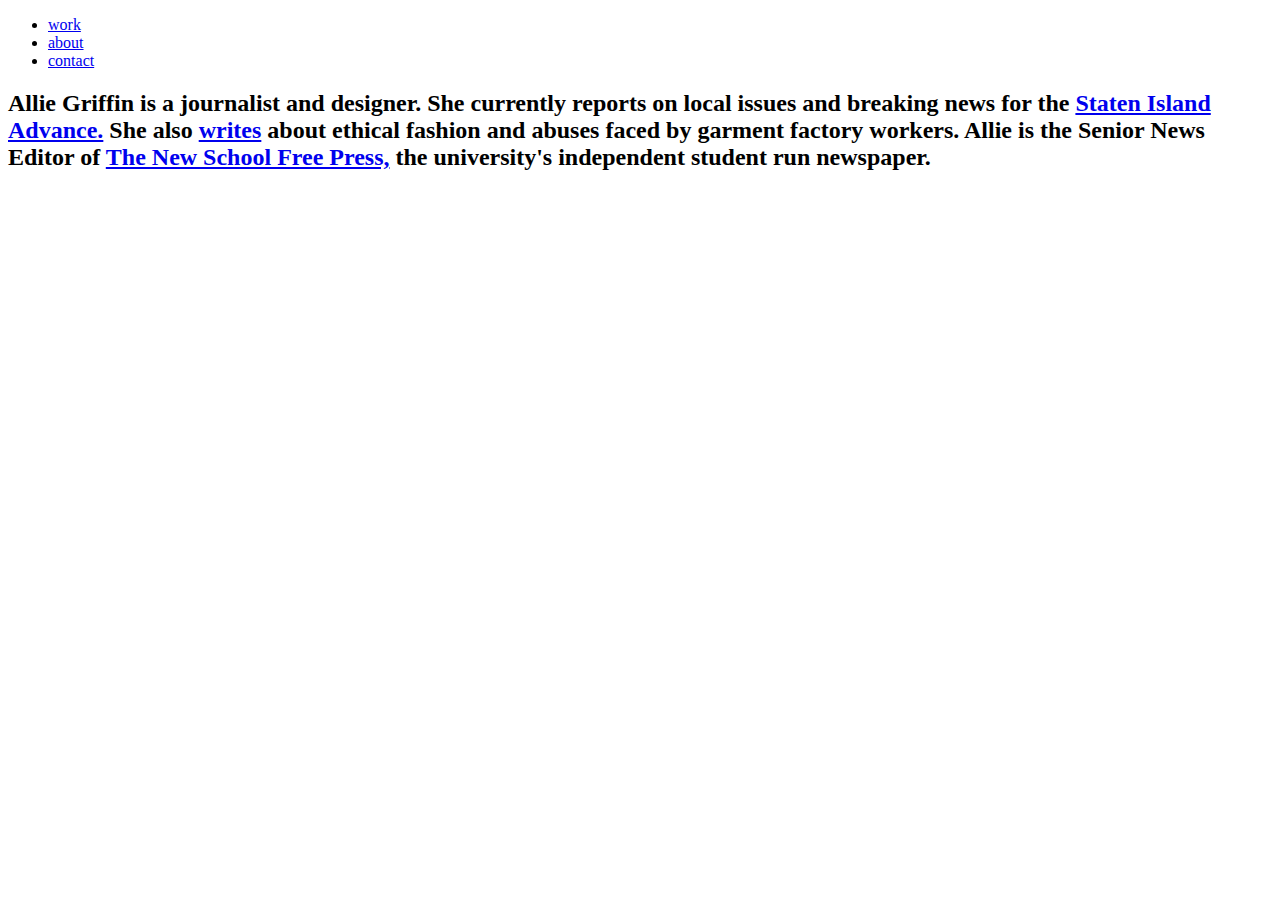
==== index.html @ 8c2a214b "Add files via upload" ====
<!doctype html>
<html>
<head> 
<title> Allie Griffin</title>
</head>
<body> 
	<div class="header"> 
	<ul><li><a href="work.html">work</a></li>
		<li><a href="about.html">about</a></li>
		<li><a href="contact.html">contact</a></li>
	</ul>
	</div>
	<h2> Allie Griffin is a journalist and designer. She currently reports on local issues and breaking news for the <a href="http://connect.silive.com/staff/alliegriffin/posts.html" target="_blank"> Staten Island Advance.</a> She also <a href="http://remake.world/author/allison-griffin/" target="_blank"> writes</a> about ethical fashion and abuses faced by garment factory workers. Allie is the Senior News Editor of <a href="http://www.newschoolfreepress.com/author/allie-griffin/" target="_blank">The New School Free Press,</a> the university's independent student run newspaper. 
  	</h2>
 </body>
 </html>
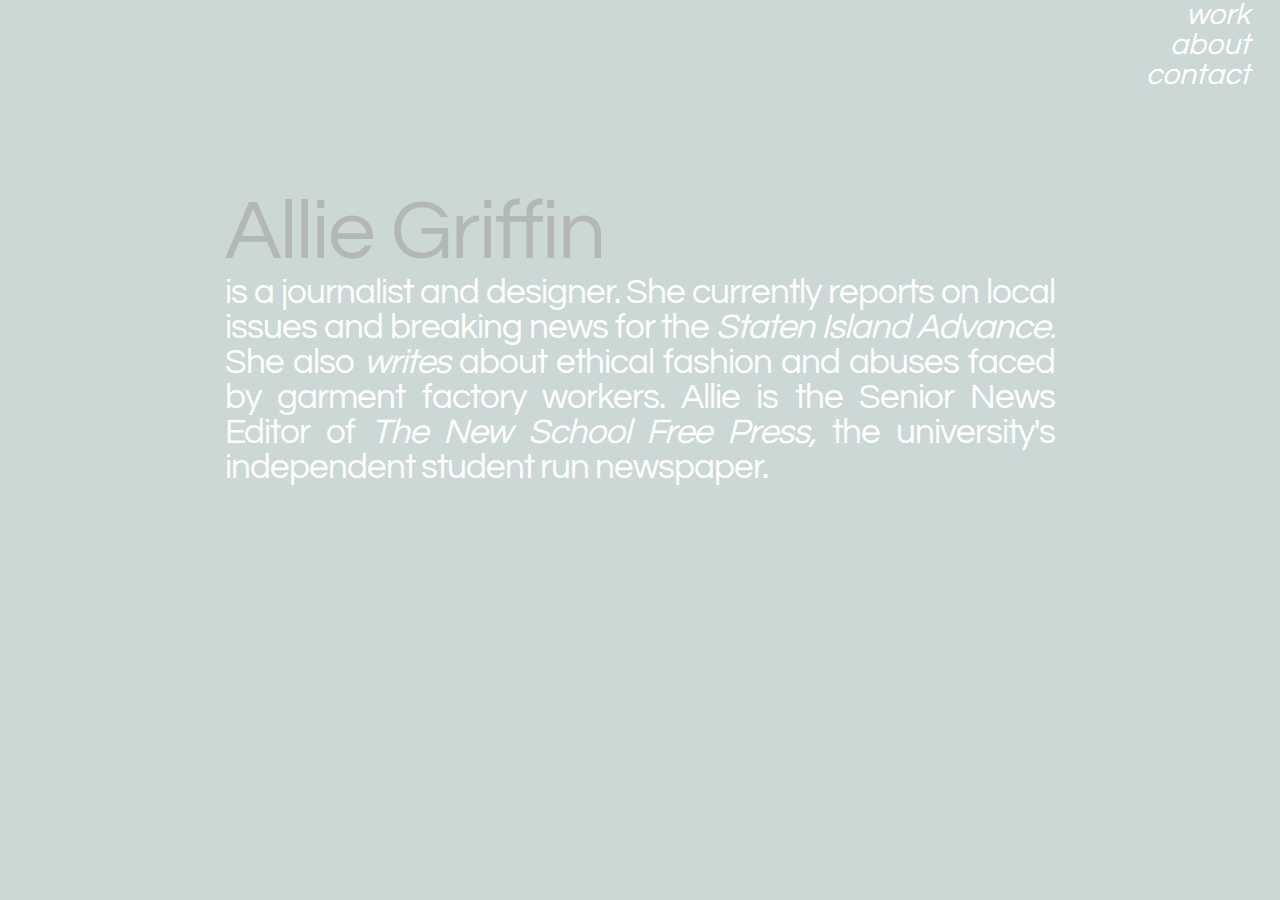
==== commit d80a4988: "Add files via upload" ====
--- a/index.html
+++ b/index.html
@@ -1,16 +1,20 @@
 <!doctype html>
 <html>
 <head> 
-<title> Allie Griffin</title>
+	<title> Allie Griffin</title>
+	<link href="reset.css" type="text/css" rel="stylesheet">
+	<link href="https://fonts.googleapis.com/css?family=Questrial" rel="stylesheet">
+	<link href="style.css" type="text/css" rel="stylesheet">
+
 </head>
 <body> 
-	<div class="header"> 
-	<ul><li><a href="work.html">work</a></li>
-		<li><a href="about.html">about</a></li>
-		<li><a href="contact.html">contact</a></li>
+	<header> 
+	<ul><li><a class="navbar" href="work.html">work</a></li>
+		<li><a class="navbar" href="about.html">about</a></li>
+		<li><a class="navbar" href="contact.html">contact</a></li>
 	</ul>
-	</div>
-	<h2> Allie Griffin is a journalist and designer. She currently reports on local issues and breaking news for the <a href="http://connect.silive.com/staff/alliegriffin/posts.html" target="_blank"> Staten Island Advance.</a> She also <a href="http://remake.world/author/allison-griffin/" target="_blank"> writes</a> about ethical fashion and abuses faced by garment factory workers. Allie is the Senior News Editor of <a href="http://www.newschoolfreepress.com/author/allie-griffin/" target="_blank">The New School Free Press,</a> the university's independent student run newspaper. 
+	</header>
+	<h2> <div class="name">Allie Griffin</div> is a journalist and designer. She currently reports on local issues and breaking news for the <a href="http://connect.silive.com/staff/alliegriffin/posts.html" target="_blank"> Staten Island Advance.</a> She also <a href="http://remake.world/author/allison-griffin/" target="_blank"> writes</a> about ethical fashion and abuses faced by garment factory workers. Allie is the Senior News Editor of <a href="http://www.newschoolfreepress.com/author/allie-griffin/" target="_blank">The New School Free Press,</a> the university's independent student run newspaper. 
   	</h2>
  </body>
  </html>--- a/style.css
+++ b/style.css
@@ -0,0 +1,35 @@
+body{	background-color:#cbd8d6;
+}
+header{
+		text-align: right;
+		margin-right:30px;
+}
+h2{
+	text-align: justify;
+	color:white;
+	margin-top:100px; 
+	margin-left:225px; 
+	margin-right:225px;
+	font-family: 'Questrial', sans-serif;
+	font-size:35px;
+	letter-spacing:-1px
+}
+.name{
+	font-size:85px;
+	color:#b3b7b6;
+}
+ul{
+	 list-style-type: none;
+	 font-size:30px;
+	 font-family: 'Questrial', sans-serif;
+}
+.navbar{color:black;}
+a:link{
+	color:white;
+	font-style: italic; 
+	text-decoration: none
+}
+a:visited{
+	color:white;
+	text-decoration: none
+}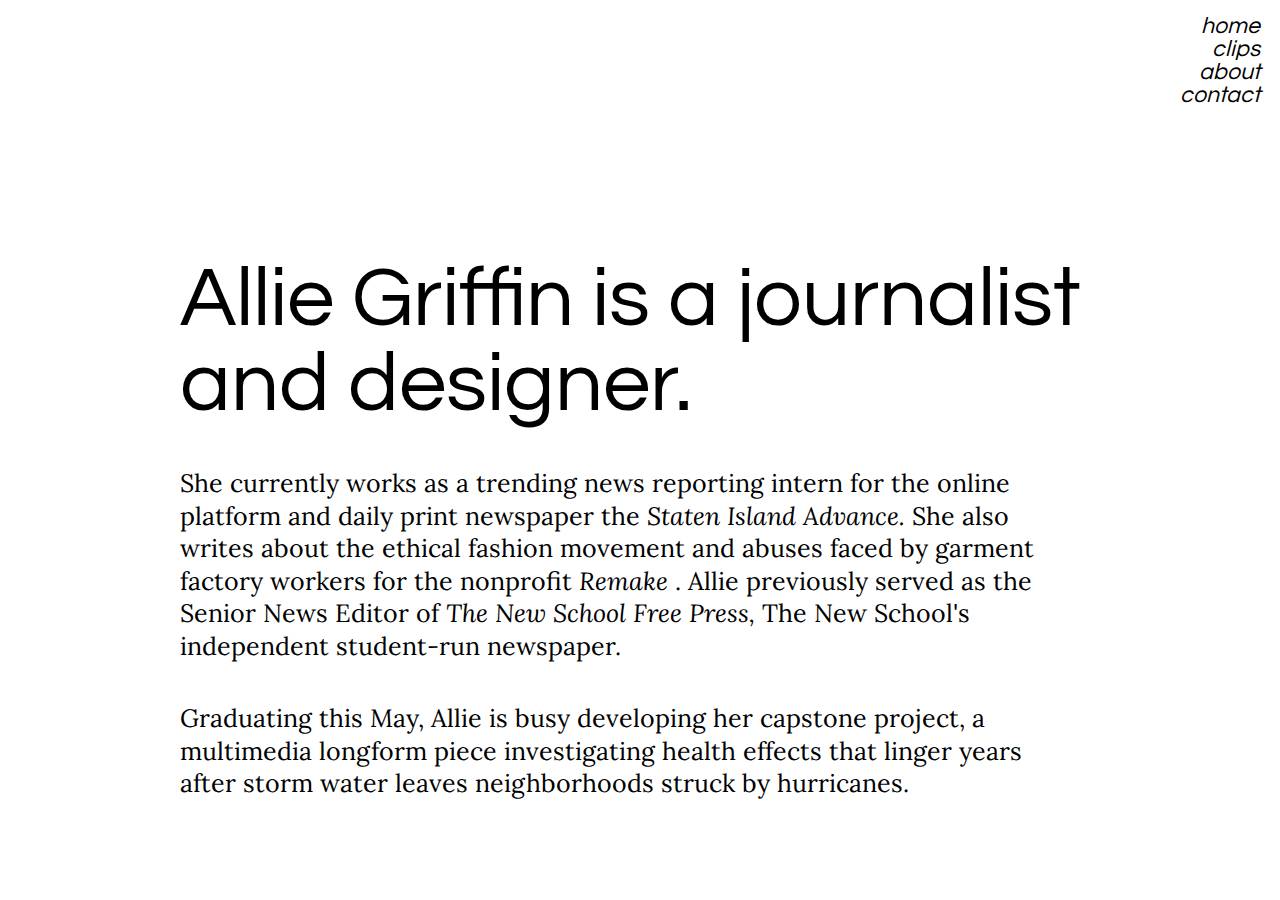
==== commit 550e343b: "Add files via upload" ====
--- a/index.html
+++ b/index.html
@@ -2,19 +2,27 @@
 <html>
 <head> 
 	<title> Allie Griffin</title>
+	<meta name="viewport" content="width=device-width, initial-scale=1">
 	<link href="reset.css" type="text/css" rel="stylesheet">
 	<link href="https://fonts.googleapis.com/css?family=Questrial" rel="stylesheet">
+	<link href="https://fonts.googleapis.com/css?family=Lora" rel="stylesheet">
+	<link rel="stylesheet" type="text/css" href="navbar.css">
 	<link href="style.css" type="text/css" rel="stylesheet">
-
 </head>
 <body> 
 	<header> 
-	<ul><li><a class="navbar" href="work.html">work</a></li>
+	<ul>
+		<li><a class="navbar" href="index.html">home</a></li>
+		<li><a class="navbar" href="work.html">clips</a></li>
 		<li><a class="navbar" href="about.html">about</a></li>
 		<li><a class="navbar" href="contact.html">contact</a></li>
 	</ul>
 	</header>
-	<h2> <div class="name">Allie Griffin</div> is a journalist and designer. She currently reports on local issues and breaking news for the <a href="http://connect.silive.com/staff/alliegriffin/posts.html" target="_blank"> Staten Island Advance.</a> She also <a href="http://remake.world/author/allison-griffin/" target="_blank"> writes</a> about ethical fashion and abuses faced by garment factory workers. Allie is the Senior News Editor of <a href="http://www.newschoolfreepress.com/author/allie-griffin/" target="_blank">The New School Free Press,</a> the university's independent student run newspaper. 
-  	</h2>
- </body>
+
+	<h3> <div class="name">Allie Griffin is a journalist and designer.</div> </h3>
+
+	<h2>She currently works as a trending news reporting intern for the online platform and daily print newspaper the <a href="http://connect.silive.com/staff/alliegriffin/posts.html" target="_blank"> Staten Island Advance.</a> She also writes about the ethical fashion movement and abuses faced by garment factory workers for the nonprofit <a href="http://remake.world/author/allison-griffin/" target="_blank"> Remake </a>. Allie previously served as the Senior News Editor of <a href="http://www.newschoolfreepress.com/author/allie-griffin/" target="_blank">The New School Free Press,</a> The New School's independent student-run newspaper. </h2>
+
+	<h2>Graduating this May, Allie is busy developing her capstone project, a multimedia longform piece investigating health effects that linger years after storm water leaves neighborhoods struck by hurricanes. </h2>
+ </body> 
  </html>--- a/navbar.css
+++ b/navbar.css
@@ -0,0 +1,17 @@
+header{
+		text-align: right;
+		margin-right:20px;
+		margin-top: 15px;
+}
+ul{
+	 list-style-type: none;
+	 font-size:23px;
+	 font-family: 'Questrial', sans-serif;
+}
+.navbar{color:black;}
+
+@media screen and (max-width: 400px) {
+	ul{
+		font-size:20px;
+	}
+}--- a/style.css
+++ b/style.css
@@ -1,35 +1,44 @@
-body{	background-color:#cbd8d6;
+
+h2{
+	text-align:left; 
+	margin-left:180px; 
+	margin-right:200px;
+	margin-bottom:40px;
+	margin-top: 40px;
+	font-family: 'Lora', serif;
+	font-size:25px;
+	line-height: 130%;
 }
-header{
-		text-align: right;
-		margin-right:30px;
+
+h3{
+	font-size:85px;
+	margin-top:150px;
+	margin-left:180px;
+	margin-right: 100px;
+	font-family: 'Questrial', sans-serif;
 }
-h2{
-	text-align: justify;
-	color:white;
-	margin-top:100px; 
-	margin-left:225px; 
-	margin-right:225px;
-	font-family: 'Questrial', sans-serif;
-	font-size:35px;
-	letter-spacing:-1px
+
+@media screen and (max-width: 400px) {
+	h2{
+		margin:50px;
+		font-size: 20px;
+	}
+	.name{
+		font-size: 40px;
+	}
 }
-.name{
-	font-size:85px;
-	color:#b3b7b6;
-}
-ul{
-	 list-style-type: none;
-	 font-size:30px;
-	 font-family: 'Questrial', sans-serif;
-}
-.navbar{color:black;}
+
+
 a:link{
-	color:white;
+	color:black;background-color: white;
 	font-style: italic; 
 	text-decoration: none
 }
 a:visited{
-	color:white;
+	color:black;
 	text-decoration: none
-}+}
+a:hover{
+	color:#b3b7b6;
+	transition: all 1s;
+}
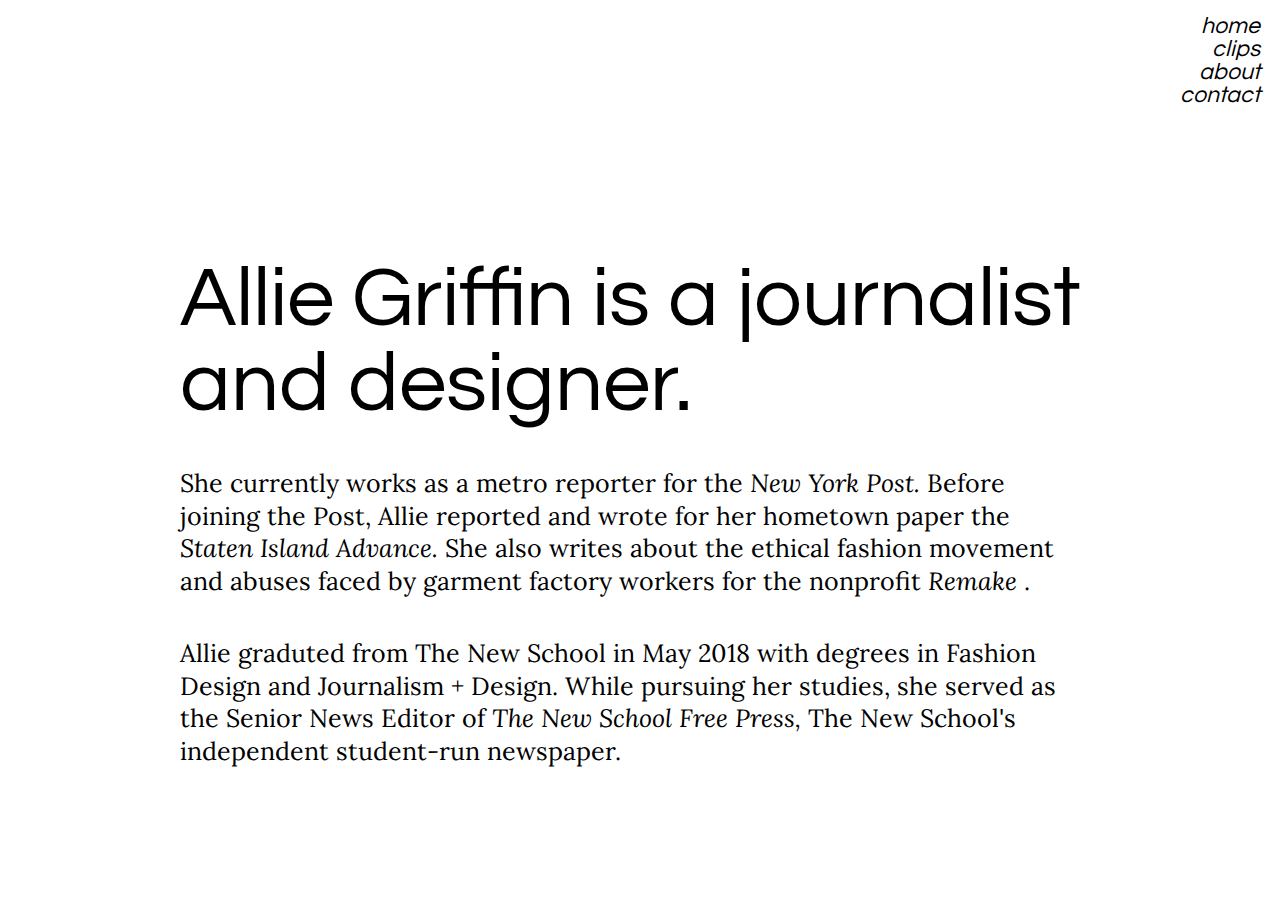
==== commit e05fb12d: "Update index.html" ====
--- a/index.html
+++ b/index.html
@@ -21,8 +21,8 @@
 
 	<h3> <div class="name">Allie Griffin is a journalist and designer.</div> </h3>
 
-	<h2>She currently works as a trending news reporting intern for the online platform and daily print newspaper the <a href="http://connect.silive.com/staff/alliegriffin/posts.html" target="_blank"> Staten Island Advance.</a> She also writes about the ethical fashion movement and abuses faced by garment factory workers for the nonprofit <a href="http://remake.world/author/allison-griffin/" target="_blank"> Remake </a>. Allie previously served as the Senior News Editor of <a href="http://www.newschoolfreepress.com/author/allie-griffin/" target="_blank">The New School Free Press,</a> The New School's independent student-run newspaper. </h2>
+	<h2>She currently works as a metro reporter for the <a href="https://nypost.com/author/allie-griffin/" target="_blank"> New York Post.</a> Before joining the Post, Allie reported and wrote for her hometown paper the <a href="https://connect.silive.com/staff/alliegriffin/posts.html" target="_blank"> Staten Island Advance. </a> She also writes about the ethical fashion movement and abuses faced by garment factory workers for the nonprofit <a href="http://remake.world/author/allison-griffin/" target="_blank"> Remake </a>. </h2>
 
-	<h2>Graduating this May, Allie is busy developing her capstone project, a multimedia longform piece investigating health effects that linger years after storm water leaves neighborhoods struck by hurricanes. </h2>
- </body> 
- </html>+	<h2>Allie graduted from The New School in May 2018 with degrees in Fashion Design and Journalism + Design. While pursuing her studies, she served as the Senior News Editor of <a href="http://www.newschoolfreepress.com/author/allie-griffin/" target="_blank">The New School Free Press,</a> The New School's independent student-run newspaper.</h2>
+</body> 
+ </html>
--- a/style.css
+++ b/style.css
@@ -18,13 +18,16 @@
 	font-family: 'Questrial', sans-serif;
 }
 
-@media screen and (max-width: 400px) {
+@media screen and (max-width: 768px) {
 	h2{
 		margin:50px;
-		font-size: 20px;
+		margin-top: -20px;
+		margin-bottom: 40px;
+		font-size:15px;
 	}
-	.name{
+	h3{
 		font-size: 40px;
+		margin: 50px;
 	}
 }
 
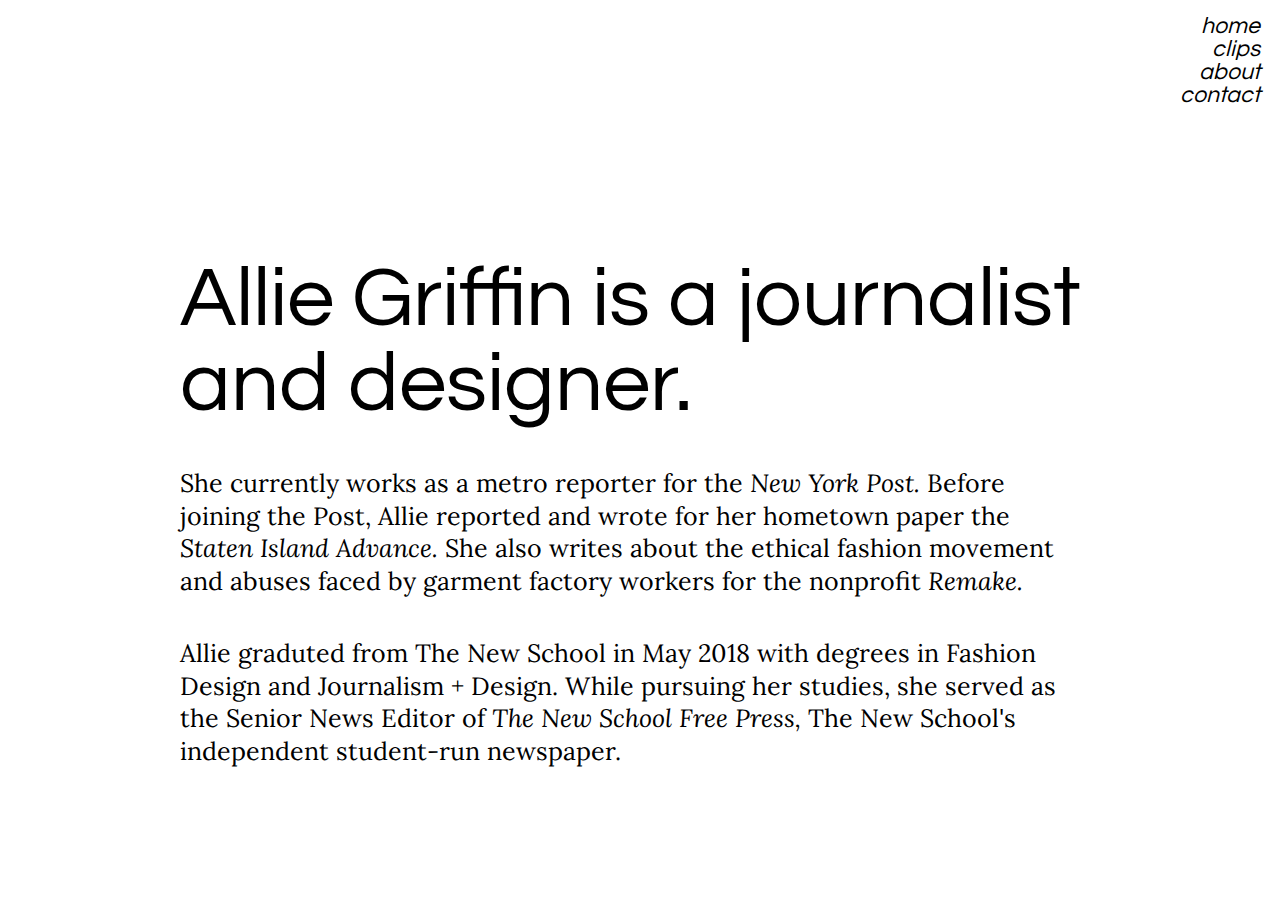
==== commit ba3a812f: "Update index.html" ====
--- a/index.html
+++ b/index.html
@@ -21,7 +21,7 @@
 
 	<h3> <div class="name">Allie Griffin is a journalist and designer.</div> </h3>
 
-	<h2>She currently works as a metro reporter for the <a href="https://nypost.com/author/allie-griffin/" target="_blank"> New York Post.</a> Before joining the Post, Allie reported and wrote for her hometown paper the <a href="https://connect.silive.com/staff/alliegriffin/posts.html" target="_blank"> Staten Island Advance. </a> She also writes about the ethical fashion movement and abuses faced by garment factory workers for the nonprofit <a href="http://remake.world/author/allison-griffin/" target="_blank"> Remake </a>. </h2>
+	<h2>She currently works as a metro reporter for the <a href="https://nypost.com/author/allie-griffin/" target="_blank"> New York Post.</a> Before joining the Post, Allie reported and wrote for her hometown paper the <a href="https://connect.silive.com/staff/alliegriffin/posts.html" target="_blank"> Staten Island Advance. </a> She also writes about the ethical fashion movement and abuses faced by garment factory workers for the nonprofit <a href="http://remake.world/author/allison-griffin/" target="_blank"> Remake.</a> </h2>
 
 	<h2>Allie graduted from The New School in May 2018 with degrees in Fashion Design and Journalism + Design. While pursuing her studies, she served as the Senior News Editor of <a href="http://www.newschoolfreepress.com/author/allie-griffin/" target="_blank">The New School Free Press,</a> The New School's independent student-run newspaper.</h2>
 </body> 
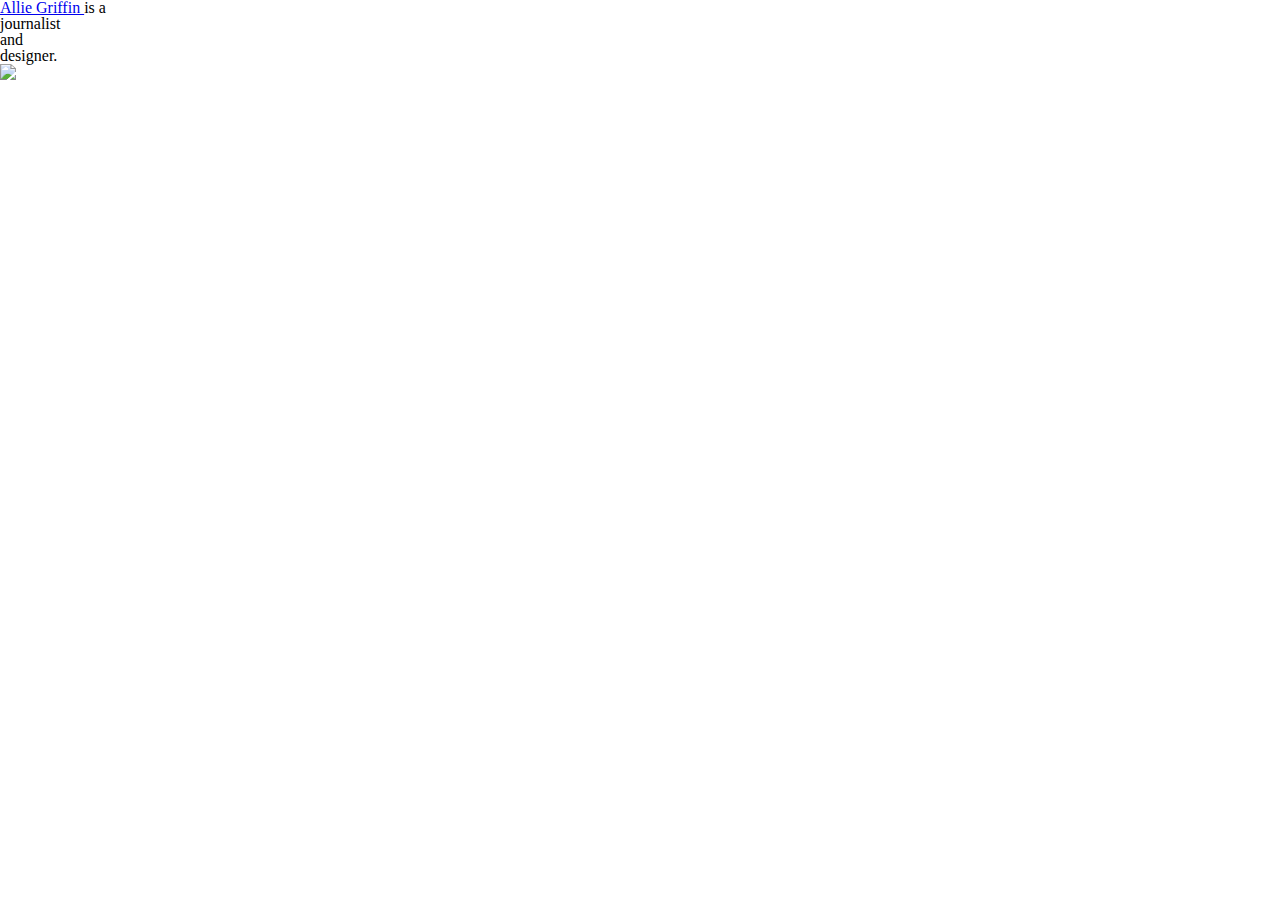
==== commit f77ac428: "Update index.html" ====
--- a/index.html
+++ b/index.html
@@ -11,18 +11,14 @@
 </head>
 <body> 
 	<header> 
-	<ul>
-		<li><a class="navbar" href="index.html">home</a></li>
-		<li><a class="navbar" href="work.html">clips</a></li>
-		<li><a class="navbar" href="about.html">about</a></li>
-		<li><a class="navbar" href="contact.html">contact</a></li>
-	</ul>
 	</header>
 
-	<h3> <div class="name">Allie Griffin is a journalist and designer.</div> </h3>
 
-	<h2>She currently works as a metro reporter for the <a href="https://nypost.com/author/allie-griffin/" target="_blank"> New York Post.</a> Before joining the Post, Allie reported and wrote for her hometown paper the <a href="https://connect.silive.com/staff/alliegriffin/posts.html" target="_blank"> Staten Island Advance. </a> She also writes about the ethical fashion movement and abuses faced by garment factory workers for the nonprofit <a href="http://remake.world/author/allison-griffin/" target="_blank"> Remake.</a> </h2>
 
-	<h2>Allie graduted from The New School in May 2018 with degrees in Fashion Design and Journalism + Design. While pursuing her studies, she served as the Senior News Editor of <a href="http://www.newschoolfreepress.com/author/allie-griffin/" target="_blank">The New School Free Press,</a> The New School's independent student-run newspaper.</h2>
-</body> 
+	<h3> <a href="about.html" id="name"> Allie Griffin </a>  is a <div id="journalist">journalist</div> and <div id="designer">designer.</div></h3>
+	
+
+	<img src="newspaper1.jpg">
+
+ </body> 
  </html>
